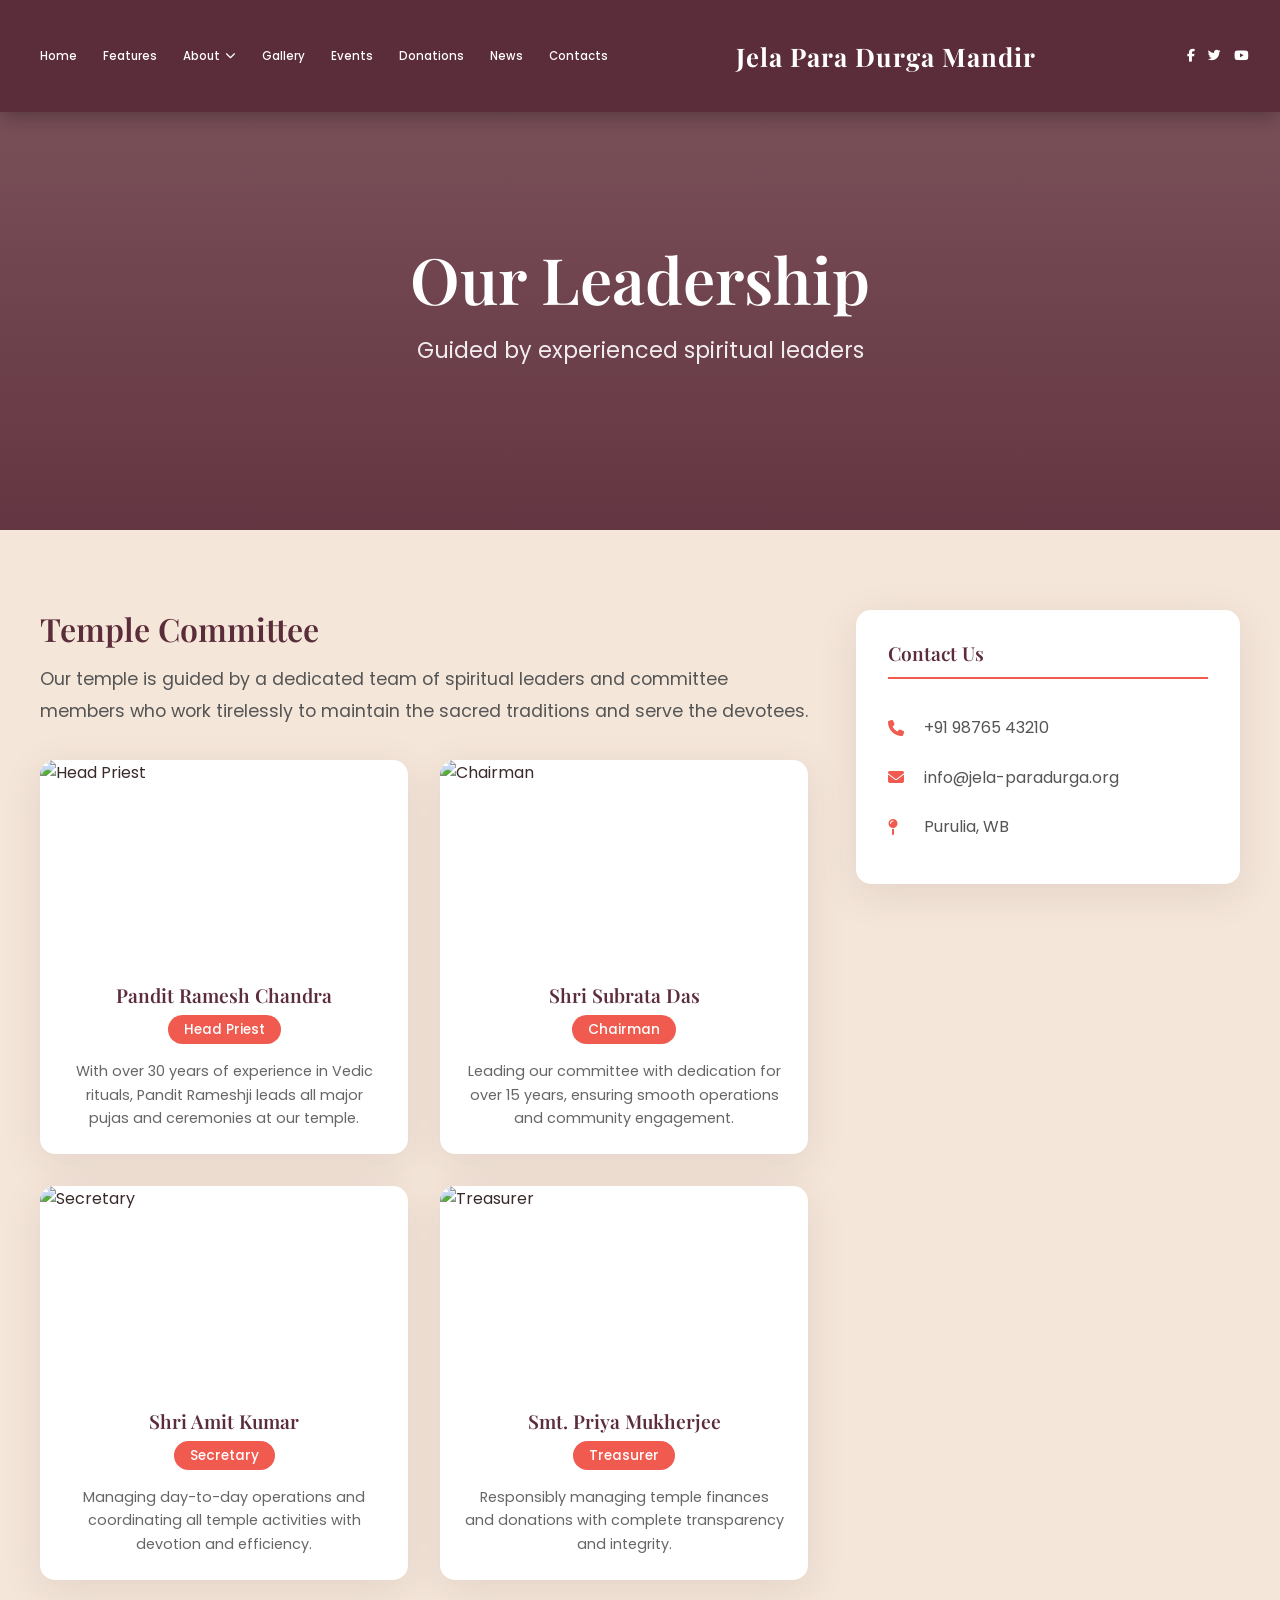
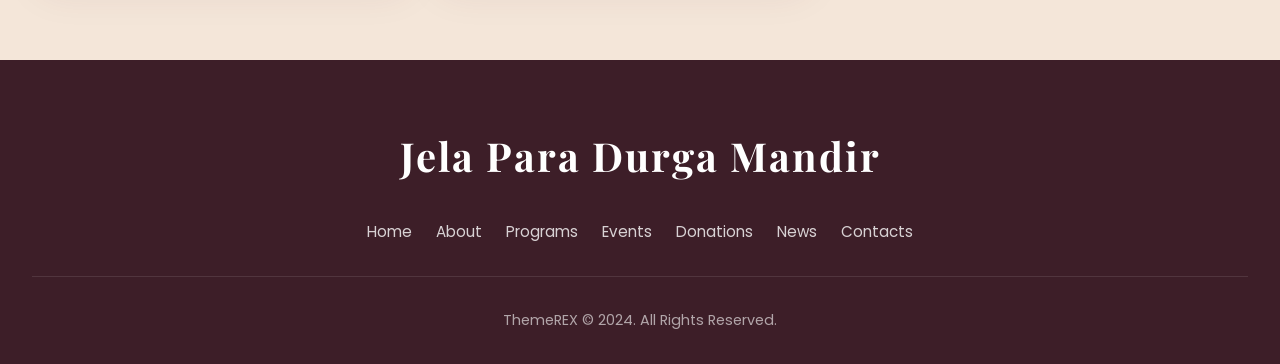
==== leaderships.html @ 0ce078c0 "second commit" ====
<!DOCTYPE html>
<html lang="en">
<head>
    <meta charset="UTF-8">
    <meta name="viewport" content="width=device-width, initial-scale=1.0">
    <title>Leaderships - Jela Para Durga Mandir</title>
    <link rel="preconnect" href="https://fonts.googleapis.com">
    <link rel="preconnect" href="https://fonts.gstatic.com" crossorigin>
    <link href="https://fonts.googleapis.com/css2?family=Playfair+Display:wght@400;500;600;700&family=Poppins:wght@300;400;500;600&display=swap" rel="stylesheet">
    <link rel="stylesheet" href="styles.css">
    <link rel="stylesheet" href="page-styles.css">
    <link rel="stylesheet" href="https://cdnjs.cloudflare.com/ajax/libs/font-awesome/6.4.0/css/all.min.css">
</head>
<body>
    <!-- Navigation -->
    <nav class="navbar" id="navbar">
        <div class="nav-container">
            <ul class="nav-menu">
                <li><a href="index.html#home">Home</a></li>
                <li><a href="index.html#programs">Features</a></li>
                <li class="dropdown">
                    <a href="index.html#experience" class="dropbtn">About <i class="fas fa-chevron-down"></i></a>
                    <div class="dropdown-content">
                        <a href="plan-a-visit.html">Plan a Visit</a>
                        <a href="leaderships.html">Leaderships</a>
                        <a href="who-we-are.html">Who We Are</a>
                        <a href="programme.html">Programme</a>
                    </div>
                </li>
                <li><a href="index.html#gallery">Gallery</a></li>
                <li><a href="index.html#donation">Events</a></li>
                <li><a href="index.html#donation">Donations</a></li>
                <li><a href="index.html#blog">News</a></li>
                <li><a href="index.html#newsletter">Contacts</a></li>
            </ul>
            <div class="nav-logo">Jela Para Durga Mandir</div>
            <div class="nav-social">
                <a href="#"><i class="fab fa-facebook-f"></i></a>
                <a href="#"><i class="fab fa-twitter"></i></a>
                <a href="#"><i class="fab fa-youtube"></i></a>
            </div>
            <div class="hamburger" id="hamburger">
                <span></span>
                <span></span>
                <span></span>
            </div>
        </div>
    </nav>

    <!-- Page Header -->
    <section class="page-header">
        <div class="page-header-overlay"></div>
        <div class="page-header-content">
            <h1>Our Leadership</h1>
            <p>Guided by experienced spiritual leaders</p>
        </div>
    </section>

    <!-- Main Content -->
    <section class="page-content">
        <div class="container">
            <div class="content-grid">
                <div class="content-main">
                    <h2>Temple Committee</h2>
                    <p>Our temple is guided by a dedicated team of spiritual leaders and committee members who work tirelessly to maintain the sacred traditions and serve the devotees.</p>
                    
                    <div class="team-grid">
                        <div class="team-card">
                            <div class="team-image">
                                <img src="https://images.unsplash.com/photo-1507003211169-0a1dd7228f2d?w=300&h=300&fit=crop" alt="Head Priest">
                            </div>
                            <div class="team-info">
                                <h3>Pandit Ramesh Chandra</h3>
                                <span class="team-role">Head Priest</span>
                                <p>With over 30 years of experience in Vedic rituals, Pandit Rameshji leads all major pujas and ceremonies at our temple.</p>
                            </div>
                        </div>

                        <div class="team-card">
                            <div class="team-image">
                                <img src="https://images.unsplash.com/photo-1472099645785-5658abf4ff4e?w=300&h=300&fit=crop" alt="Chairman">
                            </div>
                            <div class="team-info">
                                <h3>Shri Subrata Das</h3>
                                <span class="team-role">Chairman</span>
                                <p>Leading our committee with dedication for over 15 years, ensuring smooth operations and community engagement.</p>
                            </div>
                        </div>

                        <div class="team-card">
                            <div class="team-image">
                                <img src="https://images.unsplash.com/photo-1500648767791-00dcc994a43e?w=300&h=300&fit=crop" alt="Secretary">
                            </div>
                            <div class="team-info">
                                <h3>Shri Amit Kumar</h3>
                                <span class="team-role">Secretary</span>
                                <p>Managing day-to-day operations and coordinating all temple activities with devotion and efficiency.</p>
                            </div>
                        </div>

                        <div class="team-card">
                            <div class="team-image">
                                <img src="https://images.unsplash.com/photo-1438761681033-6461ffad8d80?w=300&h=300&fit=crop" alt="Treasurer">
                            </div>
                            <div class="team-info">
                                <h3>Smt. Priya Mukherjee</h3>
                                <span class="team-role">Treasurer</span>
                                <p>Responsibly managing temple finances and donations with complete transparency and integrity.</p>
                            </div>
                        </div>
                    </div>
                </div>

                <div class="content-sidebar">
                    <div class="sidebar-widget">
                        <h3>Contact Us</h3>
                        <ul class="contact-list">
                            <li><i class="fas fa-phone"></i> +91 98765 43210</li>
                            <li><i class="fas fa-envelope"></i> info@jela-paradurga.org</li>
                            <li><i class="fas fa-map-pin"></i> Purulia, WB</li>
                        </ul>
                    </div>
                </div>
            </div>
        </div>
    </section>

    <!-- Footer -->
    <footer class="footer">
        <div class="footer-logo">Jela Para Durga Mandir</div>
        <nav class="footer-nav">
            <a href="index.html#home">Home</a>
            <a href="index.html#experience">About</a>
            <a href="index.html#programs">Programs</a>
            <a href="index.html#donation">Events</a>
            <a href="index.html#donation">Donations</a>
            <a href="index.html#blog">News</a>
            <a href="index.html#newsletter">Contacts</a>
        </nav>
        <div class="footer-copyright">
            ThemeREX © 2024. All Rights Reserved.
        </div>
    </footer>

    <script src="script.js"></script>
</body>
</html>
---- styles.css ----
/* CSS Variables */
:root {
    --bg-beige: #F4E6D9;
    --deep-purple: #5B2C3A;
    --soft-purple: #7a3f50;
    --accent-orange: #F05A4F;
    --text-dark: #3A2A2A;
    --text-light: #ffffff;
    --gradient-overlay: linear-gradient(180deg, rgba(92,44,58,0.7), rgba(92,44,58,0.95));
    --shadow-soft: 0 10px 40px rgba(91, 44, 58, 0.1);
    --shadow-hover: 0 20px 60px rgba(91, 44, 58, 0.2);
    --transition: all 0.3s ease;
    --font-heading: 'Playfair Display', Georgia, serif;
    --font-body: 'Poppins', sans-serif;
}

/* Reset & Base */
*, *::before, *::after {
    margin: 0;
    padding: 0;
    box-sizing: border-box;
}

html {
    scroll-behavior: smooth;
}

body {
    font-family: var(--font-body);
    color: var(--text-dark);
    background-color: var(--bg-beige);
    line-height: 1.6;
    overflow-x: hidden;
}

a {
    text-decoration: none;
    color: inherit;
}

ul {
    list-style: none;
}

img {
    max-width: 100%;
    height: auto;
    display: block;
}

/* Typography */
h1, h2, h3 {
    font-family: var(--font-heading);
    font-weight: 600;
    line-height: 1.2;
}

.section-label {
    font-family: var(--font-body);
    font-size: 0.85rem;
    font-weight: 600;
    letter-spacing: 3px;
    text-transform: uppercase;
    color: var(--accent-orange);
    display: block;
    margin-bottom: 1rem;
}

.section-title {
    font-size: clamp(1.8rem, 4vw, 3rem);
    color: var(--deep-purple);
    margin-bottom: 3rem;
}

.section-header {
    text-align: center;
    margin-bottom: 4rem;
}

/* Buttons */
.btn {
    display: inline-block;
    padding: 1rem 2.5rem;
    font-family: var(--font-body);
    font-size: 0.95rem;
    font-weight: 500;
    border-radius: 50px;
    cursor: pointer;
    transition: var(--transition);
    border: 2px solid transparent;
}

.btn-primary {
    background: var(--accent-orange);
    color: var(--text-light);
    border-color: var(--accent-orange);
}

.btn-primary:hover {
    background: transparent;
    color: var(--accent-orange);
    transform: translateY(-3px);
}

.btn-outline {
    display: inline-block;
    background: transparent;
    color: var(--deep-purple);
    border: 2px solid var(--deep-purple);
    padding: 0.75rem 1.5rem;
    font-family: var(--font-body);
    font-size: 0.9rem;
    font-weight: 500;
    border-radius: 50px;
    cursor: pointer;
    transition: var(--transition);
    text-align: center;
}

.btn-outline:hover {
    background: var(--deep-purple);
    color: var(--text-light);
    transform: translateY(-3px);
}

.btn-outline-light {
    background: transparent;
    color: var(--text-light);
    border-color: var(--text-light);
    padding: 0.75rem 1.5rem;
    font-size: 0.85rem;
}

.btn-outline-light:hover {
    background: var(--text-light);
    color: var(--deep-purple);
}

.btn-donate {
    background: var(--accent-orange);
    color: var(--text-light);
    border: none;
    width: 100%;
    padding: 1.25rem;
    font-size: 1.1rem;
    font-weight: 600;
    margin-top: 1rem;
}

.btn-donate:hover {
    background: #d94a3f;
    transform: translateY(-3px);
}

/* Navbar */
.navbar {
    position: fixed;
    top: 0;
    left: 0;
    width: 100%;
    z-index: 1000;
    padding: 1.5rem 0;
    transition: all 0.3s ease;
    background: transparent;
}

.navbar.scrolled {
    background: var(--deep-purple);
    padding: 1rem 0;
    box-shadow: 0 4px 20px rgba(0, 0, 0, 0.3);
}

/* Inner pages always have scrolled navbar */
body:not(.home-page) .navbar {
    background: var(--deep-purple);
    padding: 1rem 0;
    box-shadow: 0 4px 20px rgba(0, 0, 0, 0.3);
}

.nav-container {
    max-width: 1400px;
    margin: 0 auto;
    padding: 0 2rem;
    display: flex;
    align-items: center;
    justify-content: space-between;
    position: relative;
    height: 80px;
}

.nav-logo {
    font-family: var(--font-heading);
    font-size: clamp(1rem, 2vw, 1.6rem);
    font-weight: 700;
    color: var(--text-light);
    letter-spacing: 1px;
    flex-shrink: 0;
    z-index: 10;
    padding-right: 1rem;
}

.nav-menu {
    display: flex;
    align-items: center;
    gap: clamp(0.3rem, 0.8vw, 1rem);
    position: relative;
}

.nav-menu > li {
    position: relative;
}

.nav-menu a {
    color: var(--text-light);
    font-size: clamp(0.65rem, 0.9vw, 0.85rem);
    font-weight: 500;
    position: relative;
    transition: var(--transition);
    white-space: nowrap;
    padding: 0.5rem;
    display: block;
}

.nav-menu a::after {
    content: '';
    position: absolute;
    bottom: 0;
    left: 0;
    width: 0;
    height: 2px;
    background: var(--accent-orange);
    transition: var(--transition);
}

.nav-menu a:hover::after {
    width: 100%;
}

.nav-social {
    display: flex;
    align-items: center;
    gap: clamp(0.3rem, 0.6vw, 0.8rem);
    flex-shrink: 0;
    z-index: 10;
    padding-left: 1rem;
}

.nav-social a {
    color: var(--text-light);
    font-size: clamp(0.8rem, 1vw, 0.95rem);
    transition: var(--transition);
}

.nav-social a:hover {
    color: var(--accent-orange);
}

/* Dropdown Menu */
.dropdown {
    position: static;
}

.dropdown > a {
    display: flex !important;
    align-items: center;
    gap: 0.3rem;
}

.dropdown > a i {
    font-size: 0.65rem;
    transition: transform 0.3s ease;
}

.dropdown:hover > a i {
    transform: rotate(180deg);
}

.dropdown-content {
    display: none;
    position: absolute;
    top: 100%;
    left: 50%;
    transform: translateX(-50%);
    background: var(--deep-purple);
    min-width: 180px;
    box-shadow: 0 8px 20px rgba(0, 0, 0, 0.3);
    border-radius: 10px;
    overflow: hidden;
    z-index: 1000;
    padding: 0.5rem 0;
    opacity: 0;
    visibility: hidden;
    transition: all 0.3s ease;
}

.dropdown:hover .dropdown-content {
    display: block;
    opacity: 1;
    visibility: visible;
    margin-top: 20px;
}

.dropdown-content a {
    display: block;
    padding: 0.75rem 1.25rem;
    color: var(--text-light);
    font-size: 0.9rem;
    transition: all 0.2s ease;
    text-align: left;
    border-bottom: 1px solid rgba(255, 255, 255, 0.1);
}

.dropdown-content a:last-child {
    border-bottom: none;
}

.dropdown-content a:hover {
    background: var(--accent-orange);
    padding-left: 1.5rem;
}

.dropdown:hover .dropbtn {
    color: var(--accent-orange);
}

.nav-social {
    display: flex;
    gap: clamp(0.5rem, 1vw, 1rem);
    flex-shrink: 0;
    z-index: 10;
}

.nav-social a {
    color: var(--text-light);
    font-size: clamp(0.8rem, 1vw, 1rem);
    transition: var(--transition);
}

.nav-social a:hover {
    color: var(--accent-orange);
    transform: translateY(-2px);
}

.hamburger {
    display: none;
    flex-direction: column;
    gap: 5px;
    cursor: pointer;
}

.hamburger span {
    width: 25px;
    height: 2px;
    background: var(--text-light);
    transition: var(--transition);
}

/* Hero Section */
.hero {
    position: relative;
    height: 100vh;
    min-height: 700px;
    overflow: hidden;
}

.hero-slider {
    position: absolute;
    top: 0;
    left: 0;
    width: 100%;
    height: 100%;
}

.hero-slide {
    position: absolute;
    top: 0;
    left: 0;
    width: 100%;
    height: 100%;
    background-size: cover;
    background-position: center;
    opacity: 0;
    transition: opacity 1s ease;
}

.hero-slide.active {
    opacity: 1;
}

.hero-overlay {
    position: absolute;
    top: 0;
    left: 0;
    width: 100%;
    height: 100%;
    background: var(--gradient-overlay);
}

.hero-content {
    position: absolute;
    top: 50%;
    left: 50%;
    transform: translate(-50%, -50%);
    text-align: center;
    color: var(--text-light);
    z-index: 10;
    padding: 0 2rem;
}

.hero-content h1 {
    font-size: clamp(2.5rem, 6vw, 4.5rem);
    margin-bottom: 1.5rem;
    opacity: 0;
    transform: translateY(30px);
    animation: fadeInUp 1s ease forwards;
    animation-delay: 0.3s;
}

.hero-content p {
    font-size: clamp(1rem, 2vw, 1.4rem);
    font-weight: 300;
    opacity: 0;
    transform: translateY(30px);
    animation: fadeInUp 1s ease forwards;
    animation-delay: 0.6s;
}

@keyframes fadeInUp {
    to {
        opacity: 1;
        transform: translateY(0);
    }
}

.hero-arrow {
    position: absolute;
    top: 50%;
    transform: translateY(-50%);
    background: rgba(255, 255, 255, 0.15);
    border: none;
    color: var(--text-light);
    width: 60px;
    height: 60px;
    border-radius: 50%;
    cursor: pointer;
    font-size: 1.2rem;
    transition: var(--transition);
    z-index: 20;
    backdrop-filter: blur(5px);
}

.hero-arrow:hover {
    background: var(--accent-orange);
    transform: translateY(-50%) scale(1.1);
}

.hero-prev {
    left: 2rem;
}

.hero-next {
    right: 2rem;
}

/* Programs Section */
.programs {
    padding: 6rem 2rem;
    background: var(--bg-beige);
}

.programs-grid {
    display: grid;
    grid-template-columns: repeat(auto-fit, minmax(320px, 1fr));
    gap: 2.5rem;
    max-width: 1200px;
    margin: 0 auto;
}

.program-card {
    background: var(--text-light);
    border-radius: 20px;
    overflow: hidden;
    box-shadow: var(--shadow-soft);
    transition: var(--transition);
}

.program-card:hover {
    transform: translateY(-10px);
    box-shadow: var(--shadow-hover);
}

.program-image {
    height: 250px;
    overflow: hidden;
}

.program-image img {
    width: 100%;
    height: 100%;
    object-fit: cover;
    transition: var(--transition);
}

.program-card:hover .program-image img {
    transform: scale(1.1);
}

.program-content {
    padding: 2rem;
    text-align: center;
}

.program-content h3 {
    font-size: 1.4rem;
    color: var(--deep-purple);
    margin-bottom: 1rem;
}

.program-content p {
    font-size: 0.95rem;
    color: #666;
    margin-bottom: 1.5rem;
    line-height: 1.7;
}

/* Experience Section */
.experience {
    background: linear-gradient(135deg, var(--deep-purple) 0%, var(--soft-purple) 100%);
    padding: 6rem 2rem;
}

.experience-container {
    max-width: 1200px;
    margin: 0 auto;
    display: grid;
    grid-template-columns: 1fr 1.2fr;
    gap: 4rem;
    align-items: center;
}

.experience-image {
    position: relative;
    display: flex;
    justify-content: center;
    align-items: center;
}

.experience-image::before {
    content: '';
    position: absolute;
    top: -20px;
    left: 50%;
    transform: translateX(-50%);
    width: 400px;
    height: 400px;
    border: 3px solid var(--accent-orange);
    border-radius: 50%;
}

.experience-image img {
    width: 380px;
    height: 380px;
    object-fit: cover;
    border-radius: 50%;
    position: relative;
    z-index: 1;
}

.experience-content {
    color: var(--text-light);
}

.experience-content h2 {
    font-size: clamp(1.8rem, 3vw, 2.5rem);
    margin-bottom: 1.5rem;
    line-height: 1.3;
}

.experience-content p {
    font-size: 1rem;
    line-height: 1.8;
    margin-bottom: 2rem;
    opacity: 0.9;
}

.experience-content .btn-primary {
    background: var(--accent-orange);
    border-color: var(--accent-orange);
    color: var(--text-light);
}

.experience-content .btn-primary:hover {
    background: transparent;
    color: var(--text-light);
}

/* Gallery Section */
.gallery {
    padding: 6rem 2rem;
    background: var(--bg-beige);
}

.gallery-grid {
    display: grid;
    grid-template-columns: repeat(4, 1fr);
    grid-template-rows: repeat(2, 250px);
    gap: 1rem;
    max-width: 1200px;
    margin: 0 auto;
}

.gallery-item {
    position: relative;
    overflow: hidden;
    border-radius: 10px;
    cursor: pointer;
}

.gallery-large {
    grid-column: span 2;
    grid-row: span 2;
}

.gallery-item img {
    width: 100%;
    height: 100%;
    object-fit: cover;
    transition: var(--transition);
}

.gallery-overlay {
    position: absolute;
    top: 0;
    left: 0;
    width: 100%;
    height: 100%;
    background: var(--gradient-overlay);
    display: flex;
    align-items: center;
    justify-content: center;
    opacity: 0;
    transition: var(--transition);
}

.gallery-overlay i {
    color: var(--text-light);
    font-size: 2rem;
}

.gallery-item:hover .gallery-overlay {
    opacity: 1;
}

.gallery-item:hover img {
    transform: scale(1.15);
}

/* Donation Section */
.donation {
    padding: 6rem 2rem;
    background: var(--text-light);
}

.donation-container {
    max-width: 1100px;
    margin: 0 auto;
    display: grid;
    grid-template-columns: 1fr 1fr;
    gap: 4rem;
    align-items: start;
}

.donation-content h2 {
    font-size: clamp(1.8rem, 3vw, 2.3rem);
    color: var(--deep-purple);
    margin-bottom: 1.5rem;
}

.donation-content p {
    font-size: 1rem;
    line-height: 1.8;
    color: #555;
}

.donation-widget {
    background: var(--bg-beige);
    padding: 2.5rem;
    border-radius: 20px;
    box-shadow: var(--shadow-soft);
}

.donation-progress {
    margin-bottom: 2rem;
}

.progress-bar {
    height: 12px;
    background: #ddd;
    border-radius: 10px;
    overflow: hidden;
    margin-bottom: 0.75rem;
}

.progress-fill {
    height: 100%;
    background: linear-gradient(90deg, var(--accent-orange), #ff7b6b);
    border-radius: 10px;
    transition: width 1s ease;
}

.progress-text {
    font-size: 0.9rem;
    color: #666;
    font-weight: 500;
}

.donation-amounts {
    display: grid;
    grid-template-columns: repeat(4, 1fr);
    gap: 0.75rem;
    margin-bottom: 1.5rem;
}

.amount-btn {
    padding: 0.75rem;
    background: transparent;
    border: 2px solid var(--deep-purple);
    color: var(--deep-purple);
    font-family: var(--font-body);
    font-weight: 600;
    border-radius: 8px;
    cursor: pointer;
    transition: var(--transition);
}

.amount-btn:hover,
.amount-btn.active {
    background: var(--deep-purple);
    color: var(--text-light);
}

.donation-form input {
    width: 100%;
    padding: 1rem;
    margin-bottom: 1rem;
    border: 2px solid #ddd;
    border-radius: 10px;
    font-family: var(--font-body);
    font-size: 0.95rem;
    transition: var(--transition);
    background: var(--text-light);
}

.donation-form input:focus {
    outline: none;
    border-color: var(--deep-purple);
}

.donation-form .form-row {
    display: grid;
    grid-template-columns: 1fr 1fr;
    gap: 1rem;
}

/* Multi-step Donation Form */
.donation-steps {
    position: relative;
}

.donation-step {
    display: none;
    animation: fadeIn 0.4s ease;
}

.donation-step.active {
    display: block;
}

@keyframes fadeIn {
    from {
        opacity: 0;
        transform: translateX(20px);
    }
    to {
        opacity: 1;
        transform: translateX(0);
    }
}

.donation-step h3 {
    font-family: var(--font-heading);
    font-size: 1.4rem;
    color: var(--deep-purple);
    margin-bottom: 1.5rem;
    text-align: center;
}

.donation-amounts {
    display: grid;
    grid-template-columns: repeat(3, 1fr);
    gap: 0.75rem;
    margin-bottom: 1.5rem;
}

.amount-btn {
    padding: 1rem 0.5rem;
    background: transparent;
    border: 2px solid var(--deep-purple);
    color: var(--deep-purple);
    font-family: var(--font-body);
    font-weight: 600;
    font-size: 1rem;
    border-radius: 10px;
    cursor: pointer;
    transition: var(--transition);
}

.amount-btn:hover,
.amount-btn.active {
    background: var(--deep-purple);
    color: var(--text-light);
    transform: translateY(-2px);
}

.custom-amount-input {
    margin-bottom: 1.5rem;
}

.custom-amount-input input {
    width: 100%;
    padding: 1rem;
    border: 2px solid var(--deep-purple);
    border-radius: 10px;
    font-family: var(--font-body);
    font-size: 1rem;
    background: var(--text-light);
}

.custom-amount-input input:focus {
    outline: none;
    border-color: var(--accent-orange);
}

.btn-group {
    display: flex;
    gap: 1rem;
    margin-top: 1rem;
}

.btn-back {
    flex: 1;
    padding: 1rem;
    background: transparent;
    border: 2px solid var(--deep-purple);
    color: var(--deep-purple);
    border-radius: 10px;
    font-family: var(--font-body);
    font-weight: 600;
    cursor: pointer;
    transition: var(--transition);
}

.btn-back:hover {
    background: var(--deep-purple);
    color: var(--text-light);
}

.donation-form textarea {
    width: 100%;
    padding: 1rem;
    margin-bottom: 1rem;
    border: 2px solid #ddd;
    border-radius: 10px;
    font-family: var(--font-body);
    font-size: 0.95rem;
    transition: var(--transition);
    background: var(--text-light);
    resize: none;
}

.donation-form textarea:focus {
    outline: none;
    border-color: var(--deep-purple);
}

/* QR Code Step */
.qr-code {
    display: flex;
    justify-content: center;
    align-items: center;
    margin: 1.5rem 0;
    padding: 1.5rem;
    background: var(--text-light);
    border-radius: 15px;
    border: 2px dashed var(--deep-purple);
}

.qr-code img {
    max-width: 200px;
    height: auto;
    border-radius: 10px;
}

.donation-summary {
    text-align: center;
    font-size: 1.1rem;
    color: var(--deep-purple);
    font-weight: 600;
    margin-bottom: 1rem;
}

.qr-instruction {
    text-align: center;
    font-size: 0.95rem;
    color: #666;
    margin-bottom: 0.5rem;
}

.qr-note {
    text-align: center;
    font-size: 0.9rem;
    color: #888;
    margin-bottom: 1.5rem;
}

/* Thank You Step */
.thank-you-message {
    text-align: center;
    padding: 2rem 1rem;
}

.thank-you-icon {
    font-size: 4rem;
    margin-bottom: 1rem;
}

.thank-you-message h3 {
    font-family: var(--font-heading);
    font-size: 1.8rem;
    color: var(--deep-purple);
    margin-bottom: 1rem;
}

.thank-you-message p {
    font-size: 1rem;
    color: #666;
    margin-bottom: 0.5rem;
}

.donation-details {
    font-size: 1.2rem !important;
    font-weight: 600;
    color: var(--accent-orange) !important;
    margin: 1rem 0 !important;
}

.donor-name {
    font-size: 1.1rem !important;
    color: var(--deep-purple) !important;
    font-weight: 500;
    margin-bottom: 2rem !important;
}

/* Gita Bani */
.gita-bani {
    background: linear-gradient(135deg, var(--deep-purple) 0%, var(--soft-purple) 100%);
    padding: 1.5rem;
    border-radius: 15px;
    margin-bottom: 2rem;
    text-align: center;
}

.bani-text {
    font-family: var(--font-heading);
    font-size: 1.3rem;
    color: var(--text-light) !important;
    font-style: italic;
    margin-bottom: 0.75rem !important;
}

.bani-meaning {
    font-size: 0.9rem;
    color: rgba(255, 255, 255, 0.8) !important;
    margin-bottom: 0.5rem !important;
}

.bani-benglish {
    font-size: 1rem;
    color: var(--accent-orange) !important;
    font-weight: 600;
    margin-bottom: 0 !important;
}

/* Blog Section */
.blog {
    padding: 6rem 2rem;
    background: var(--bg-beige);
}

.blog-grid {
    display: grid;
    grid-template-columns: repeat(auto-fit, minmax(320px, 1fr));
    gap: 2rem;
    max-width: 1200px;
    margin: 0 auto;
}

.blog-card {
    position: relative;
    border-radius: 20px;
    overflow: hidden;
    height: 400px;
}

.blog-image {
    position: absolute;
    top: 0;
    left: 0;
    width: 100%;
    height: 100%;
}

.blog-image img {
    width: 100%;
    height: 100%;
    object-fit: cover;
    transition: var(--transition);
}

.blog-overlay {
    position: absolute;
    top: 0;
    left: 0;
    width: 100%;
    height: 100%;
    background: var(--gradient-overlay);
}

.blog-card:hover .blog-image img {
    transform: scale(1.1);
}

.blog-content {
    position: absolute;
    bottom: 0;
    left: 0;
    right: 0;
    padding: 2rem;
    color: var(--text-light);
    z-index: 10;
}

.blog-content h3 {
    font-size: 1.3rem;
    margin-bottom: 1rem;
    line-height: 1.4;
}

/* Newsletter Section */
.newsletter {
    padding: 6rem 2rem;
    background: linear-gradient(135deg, var(--deep-purple) 0%, #7a3f50 100%);
}

.newsletter-container {
    max-width: 700px;
    margin: 0 auto;
    text-align: center;
    color: var(--text-light);
}

.newsletter-container h2 {
    font-size: clamp(1.8rem, 4vw, 2.5rem);
    margin-bottom: 1rem;
}

.newsletter-container p {
    font-size: 1rem;
    margin-bottom: 2.5rem;
    opacity: 0.9;
}

.newsletter-form {
    display: flex;
    flex-direction: column;
    gap: 1rem;
}

.newsletter-form input[type="text"],
.newsletter-form input[type="tel"],
.newsletter-form input[type="email"] {
    padding: 1.25rem 1.5rem;
    border: none;
    border-radius: 50px;
    font-family: var(--font-body);
    font-size: 1rem;
    background: rgba(255, 255, 255, 0.15);
    color: var(--text-light);
    transition: var(--transition);
}

.newsletter-form input::placeholder {
    color: rgba(255, 255, 255, 0.7);
}

.newsletter-form input:focus {
    outline: none;
    background: rgba(255, 255, 255, 0.25);
}

.checkbox-wrapper {
    display: flex;
    align-items: center;
    justify-content: center;
    gap: 0.75rem;
    margin: 1rem 0;
}

.checkbox-wrapper input[type="checkbox"] {
    width: 18px;
    height: 18px;
    accent-color: var(--accent-orange);
}

.checkbox-wrapper label {
    font-size: 0.9rem;
    color: rgba(255, 255, 255, 0.8);
}

/* Footer */
.footer {
    background: #3d1e28;
    padding: 4rem 2rem 2rem;
    text-align: center;
}

.footer-logo {
    font-family: var(--font-heading);
    font-size: clamp(1.3rem, 4vw, 2.5rem);
    font-weight: 700;
    color: var(--text-light);
    letter-spacing: 2px;
    margin-bottom: 2rem;
    text-align: center;
}

.footer-nav {
    display: flex;
    flex-wrap: wrap;
    justify-content: center;
    gap: 1.5rem;
    margin-bottom: 2rem;
}

.footer-nav a {
    color: rgba(255, 255, 255, 0.8);
    font-size: 0.95rem;
    transition: var(--transition);
}

.footer-nav a:hover {
    color: var(--accent-orange);
}

.footer-copyright {
    color: rgba(255, 255, 255, 0.6);
    font-size: 0.9rem;
    padding-top: 2rem;
    border-top: 1px solid rgba(255, 255, 255, 0.1);
}

/* Tablet Responsive */
@media (max-width: 1200px) {
    .nav-container {
        padding: 0 1rem;
    }
    
    .nav-menu {
        gap: clamp(0.3rem, 0.8vw, 0.8rem);
        left: 45%;
    }
    
    .nav-menu a {
        font-size: clamp(0.65rem, 0.9vw, 0.8rem);
    }
    
    .nav-social {
        gap: 0.5rem;
    }
}

@media (max-width: 1024px) {
    .nav-container {
        height: 70px;
    }
    
    .nav-logo {
        font-size: clamp(0.9rem, 2vw, 1.2rem);
    }
    
    .nav-menu {
        position: fixed;
        top: 0;
        right: -100%;
        width: 70%;
        max-width: 320px;
        height: 100vh;
        background: var(--deep-purple);
        flex-direction: column;
        justify-content: center;
        align-items: center;
        gap: 1.5rem;
        transition: var(--transition);
        box-shadow: -5px 0 30px rgba(0, 0, 0, 0.3);
        padding-top: 80px;
        left: auto;
        transform: none;
    }

    .nav-menu.active {
        right: 0;
    }

    .nav-menu a {
        font-size: 1.1rem;
    }

    .hamburger {
        display: flex;
        z-index: 1001;
    }

    .hamburger.active span:nth-child(1) {
        transform: rotate(45deg) translate(5px, 5px);
    }

    .hamburger.active span:nth-child(2) {
        opacity: 0;
    }

    .hamburger.active span:nth-child(3) {
        transform: rotate(-45deg) translate(5px, -5px);
    }

    .nav-social {
        display: none;
    }

    /* Mobile Dropdown */
    .dropdown {
        position: static;
        width: 100%;
        text-align: center;
    }

    .dropdown > a {
        display: flex !important;
        justify-content: center;
        align-items: center;
    }

    .dropdown-content {
        position: static;
        transform: none;
        left: 0;
        background: rgba(0, 0, 0, 0.3);
        box-shadow: none;
        max-height: 0;
        overflow: hidden;
        padding: 0;
        opacity: 1;
        visibility: visible;
        display: block;
        width: 100%;
    }

    .dropdown.active .dropdown-content {
        max-height: 300px;
        padding: 0.5rem 0;
        margin-top: 0.5rem;
    }

    .dropdown-content a {
        text-align: center;
    }

    .dropdown-content a:hover {
        padding-left: 1.25rem;
    }

    .experience-container {
        grid-template-columns: 1fr;
        text-align: center;
    }

    .experience-image {
        order: -1;
        margin-bottom: 2rem;
    }

    .experience-image::before {
        display: none;
    }

    .experience-image img {
        width: 300px;
        height: 300px;
    }

    .donation-container {
        grid-template-columns: 1fr;
    }

    .gallery-grid {
        grid-template-columns: repeat(2, 1fr);
        grid-template-rows: auto;
    }

    .gallery-large {
        grid-column: span 2;
        grid-row: span 1;
        height: 300px;
    }

    .gallery-item {
        height: 200px;
    }
}

@media (max-width: 768px) {
    .nav-container {
        flex-wrap: wrap;
        justify-content: space-between;
    }
    
    .nav-logo {
        font-size: 1.1rem;
        flex: 1;
        text-align: center;
        order: 0;
    }
    
    .hamburger {
        order: 1;
    }
    
    .hero-arrow {
        width: 45px;
        height: 45px;
        font-size: 1rem;
    }

    .hero-prev {
        left: 1rem;
    }

    .hero-next {
        right: 1rem;
    }

    .programs-grid {
        grid-template-columns: 1fr;
    }

    .programs,
    .experience,
    .gallery,
    .donation,
    .blog,
    .newsletter {
        padding: 4rem 1.5rem;
    }

    .donation-amounts {
        grid-template-columns: repeat(2, 1fr);
    }

    .btn-group {
        flex-direction: column;
    }

    .btn-back {
        order: 1;
    }

    .qr-code img {
        max-width: 180px;
    }

    .donation-form .form-row {
        grid-template-columns: 1fr;
    }

    .blog-grid {
        grid-template-columns: 1fr;
    }

    .blog-card {
        height: 350px;
    }

    .footer-logo {
        font-size: 1.5rem;
    }
    
    .footer-nav {
        gap: 1rem;
    }

    .footer-nav a {
        font-size: 0.85rem;
    }
}

@media (max-width: 480px) {
    .hero-content h1 {
        font-size: 2rem;
    }

    .section-title {
        font-size: 1.5rem;
    }

    .experience-image img {
        width: 280px;
        height: 280px;
    }

    .gallery-grid {
        grid-template-columns: 1fr;
    }

    .gallery-large {
        grid-column: span 1;
        height: 250px;
    }

    .donation-widget {
        padding: 1.5rem;
    }

    .donation-step h3 {
        font-size: 1.2rem;
    }

    .amount-btn {
        padding: 0.75rem 0.5rem;
        font-size: 0.9rem;
    }

    .thank-you-icon {
        font-size: 3rem;
    }

    .thank-you-message h3 {
        font-size: 1.4rem;
    }
}

/* Animation Utilities */
@keyframes slideIn {
    from {
        opacity: 0;
        transform: translateY(30px);
    }
    to {
        opacity: 1;
        transform: translateY(0);
    }
}

.program-card,
.blog-card,
.gallery-item {
    animation: slideIn 0.6s ease forwards;
}

.program-card:nth-child(2),
.blog-card:nth-child(2) {
    animation-delay: 0.2s;
}

.program-card:nth-child(3),
.blog-card:nth-child(3) {
    animation-delay: 0.4s;
}

/* Modal Styles */
.modal-overlay {
    display: none;
    position: fixed;
    top: 0;
    left: 0;
    width: 100%;
    height: 100%;
    background: rgba(0, 0, 0, 0.85);
    z-index: 20000;
    justify-content: center;
    align-items: center;
    padding: 2rem;
    opacity: 0;
    visibility: hidden;
    transition: all 0.3s ease;
}

.modal-overlay.active {
    display: flex;
    opacity: 1;
    visibility: visible;
}

.modal-container {
    background: var(--bg-beige);
    border-radius: 20px;
    max-width: 900px;
    width: 100%;
    max-height: 90vh;
    overflow-y: auto;
    position: relative;
    transform: scale(0.9);
    transition: transform 0.3s ease;
}

.modal-overlay.active .modal-container {
    transform: scale(1);
}

.modal-close {
    position: absolute;
    top: 1rem;
    right: 1rem;
    width: 40px;
    height: 40px;
    background: var(--deep-purple);
    color: var(--text-light);
    border: none;
    border-radius: 50%;
    font-size: 1.5rem;
    cursor: pointer;
    z-index: 10;
    transition: var(--transition);
    display: flex;
    align-items: center;
    justify-content: center;
}

.modal-close:hover {
    background: var(--accent-orange);
    transform: rotate(90deg);
}

.modal-content {
    display: grid;
    grid-template-columns: 1fr 1fr;
    gap: 2rem;
    padding: 2rem;
}

.modal-gallery {
    display: flex;
    flex-direction: column;
    gap: 1rem;
}

.modal-main-image {
    width: 100%;
    height: 300px;
    border-radius: 15px;
    overflow: hidden;
}

.modal-main-image img {
    width: 100%;
    height: 100%;
    object-fit: cover;
}

.modal-thumbnails {
    display: flex;
    gap: 0.75rem;
    flex-wrap: wrap;
}

.modal-thumbnails img {
    width: 70px;
    height: 70px;
    object-fit: cover;
    border-radius: 10px;
    cursor: pointer;
    opacity: 0.6;
    transition: var(--transition);
    border: 2px solid transparent;
}

.modal-thumbnails img:hover,
.modal-thumbnails img.active {
    opacity: 1;
    border-color: var(--accent-orange);
}

.modal-details {
    padding: 1rem 0;
}

.modal-details h2 {
    font-family: var(--font-heading);
    font-size: 1.8rem;
    color: var(--deep-purple);
    margin-bottom: 1rem;
}

.modal-details > p {
    color: #555;
    line-height: 1.7;
    margin-bottom: 1.5rem;
}

.modal-features {
    margin-bottom: 1.5rem;
}

.modal-features h4 {
    font-size: 1rem;
    color: var(--deep-purple);
    margin-bottom: 0.75rem;
}

.modal-features ul {
    list-style: none;
}

.modal-features ul li {
    padding: 0.4rem 0;
    color: #555;
    display: flex;
    align-items: center;
    gap: 0.5rem;
}

.modal-features ul li::before {
    content: '\f058';
    font-family: 'Font Awesome 6 Free';
    font-weight: 900;
    color: var(--accent-orange);
    font-size: 0.9rem;
}

.modal-timings {
    background: var(--deep-purple);
    color: var(--text-light);
    padding: 1rem;
    border-radius: 10px;
}

.modal-timings h4 {
    font-size: 1rem;
    margin-bottom: 0.5rem;
}

.modal-timings p {
    font-size: 0.9rem;
    opacity: 0.9;
}

/* Responsive Modal */
@media (max-width: 768px) {
    .modal-content {
        grid-template-columns: 1fr;
        padding: 1.5rem;
    }

    .modal-main-image {
        height: 200px;
    }

    .modal-details h2 {
        font-size: 1.5rem;
    }

    .modal-thumbnails img {
        width: 60px;
        height: 60px;
    }
}

@media (max-width: 480px) {
    .modal-overlay {
        padding: 1rem;
    }

    .modal-container {
        max-height: 95vh;
    }

    .modal-close {
        top: 0.5rem;
        right: 0.5rem;
        width: 35px;
        height: 35px;
    }
}
---- page-styles.css ----
/* Page Header */
.page-header {
    position: relative;
    height: 50vh;
    min-height: 400px;
    background-image: url('https://content3.jdmagicbox.com/comp/purulia/u9/9999p3252.3252.181127232641.d5u9/catalogue/jelia-para-durga-mandir-purulia-03beq4maa9.jpg');
    background-size: cover;
    background-position: center;
    display: flex;
    align-items: center;
    justify-content: center;
    margin-top: 80px;
}

.page-header-overlay {
    position: absolute;
    top: 0;
    left: 0;
    width: 100%;
    height: 100%;
    background: linear-gradient(180deg, rgba(92,44,58,0.8), rgba(92,44,58,0.95));
}

.page-header-content {
    position: relative;
    z-index: 10;
    text-align: center;
    color: var(--text-light);
    padding: 0 2rem;
}

.page-header-content h1 {
    font-size: clamp(2.5rem, 5vw, 4rem);
    margin-bottom: 1rem;
    font-family: var(--font-heading);
}

.page-header-content p {
    font-size: clamp(1rem, 2vw, 1.4rem);
    opacity: 0.9;
}

/* Page Content */
.page-content {
    padding: 5rem 2rem;
    background: var(--bg-beige);
    min-height: 60vh;
}

.container {
    max-width: 1200px;
    margin: 0 auto;
}

.content-grid {
    display: grid;
    grid-template-columns: 2fr 1fr;
    gap: 3rem;
}

.content-main h2 {
    font-size: 2rem;
    color: var(--deep-purple);
    margin-bottom: 1rem;
}

.content-main > p {
    font-size: 1.1rem;
    line-height: 1.8;
    color: #555;
    margin-bottom: 2rem;
}

.info-card {
    background: var(--text-light);
    padding: 2rem;
    border-radius: 15px;
    margin-bottom: 2rem;
    box-shadow: var(--shadow-soft);
}

.info-card h3 {
    font-size: 1.3rem;
    color: var(--deep-purple);
    margin-bottom: 1rem;
    display: flex;
    align-items: center;
    gap: 0.75rem;
}

.info-card h3 i {
    color: var(--accent-orange);
}

.info-card ul {
    list-style: none;
}

.info-card ul li {
    padding: 0.5rem 0;
    border-bottom: 1px solid #eee;
    color: #555;
}

.info-card ul li:last-child {
    border-bottom: none;
}

.info-card ul li strong {
    color: var(--deep-purple);
}

/* Sidebar */
.content-sidebar {
    position: sticky;
    top: 100px;
    height: fit-content;
}

.sidebar-widget {
    background: var(--text-light);
    padding: 2rem;
    border-radius: 15px;
    margin-bottom: 2rem;
    box-shadow: var(--shadow-soft);
}

.sidebar-widget h3 {
    font-size: 1.2rem;
    color: var(--deep-purple);
    margin-bottom: 1.5rem;
    padding-bottom: 0.75rem;
    border-bottom: 2px solid var(--accent-orange);
}

.contact-list {
    list-style: none;
}

.contact-list li {
    padding: 0.75rem 0;
    display: flex;
    align-items: center;
    gap: 1rem;
    color: #555;
}

.contact-list li i {
    color: var(--accent-orange);
    width: 20px;
}

.events-list {
    list-style: none;
}

.events-list li {
    padding: 1rem 0;
    border-bottom: 1px solid #eee;
    display: flex;
    align-items: center;
    gap: 1rem;
}

.events-list li:last-child {
    border-bottom: none;
}

.event-date {
    background: var(--deep-purple);
    color: var(--text-light);
    padding: 0.5rem 0.75rem;
    border-radius: 8px;
    font-size: 0.85rem;
    font-weight: 600;
    min-width: 50px;
    text-align: center;
}

.event-name {
    color: #555;
    font-weight: 500;
}

/* Responsive */
@media (max-width: 1024px) {
    .content-grid {
        grid-template-columns: 1fr;
    }

    .content-sidebar {
        position: static;
    }
}

@media (max-width: 768px) {
    .page-header {
        height: 40vh;
        min-height: 300px;
    }

    .page-content {
        padding: 3rem 1.5rem;
    }

    .info-card {
        padding: 1.5rem;
    }
}

/* Team Grid */
.team-grid {
    display: grid;
    grid-template-columns: repeat(2, 1fr);
    gap: 2rem;
    margin-top: 2rem;
}

.team-card {
    background: var(--text-light);
    border-radius: 15px;
    overflow: hidden;
    box-shadow: var(--shadow-soft);
    transition: var(--transition);
}

.team-card:hover {
    transform: translateY(-5px);
    box-shadow: var(--shadow-hover);
}

.team-image {
    height: 200px;
    overflow: hidden;
}

.team-image img {
    width: 100%;
    height: 100%;
    object-fit: cover;
    transition: var(--transition);
}

.team-card:hover .team-image img {
    transform: scale(1.1);
}

.team-info {
    padding: 1.5rem;
    text-align: center;
}

.team-info h3 {
    font-size: 1.2rem;
    color: var(--deep-purple);
    margin-bottom: 0.5rem;
}

.team-role {
    display: inline-block;
    background: var(--accent-orange);
    color: var(--text-light);
    padding: 0.25rem 1rem;
    border-radius: 20px;
    font-size: 0.85rem;
    font-weight: 500;
    margin-bottom: 1rem;
}

.team-info p {
    font-size: 0.9rem;
    color: #666;
    line-height: 1.6;
}

@media (max-width: 768px) {
    .team-grid {
        grid-template-columns: 1fr;
    }
}

/* Programme List */
.program-list {
    margin-top: 2rem;
}

.program-item {
    display: flex;
    gap: 1.5rem;
    background: var(--text-light);
    padding: 1.5rem;
    border-radius: 15px;
    margin-bottom: 1.5rem;
    box-shadow: var(--shadow-soft);
    transition: var(--transition);
}

.program-item:hover {
    transform: translateX(5px);
    box-shadow: var(--shadow-hover);
}

.program-item.featured {
    border-left: 4px solid var(--accent-orange);
}

.program-time {
    min-width: 120px;
    text-align: center;
    padding: 1rem;
    background: var(--deep-purple);
    border-radius: 10px;
    color: var(--text-light);
    display: flex;
    flex-direction: column;
    justify-content: center;
}

.time-label {
    font-weight: 600;
    font-size: 1rem;
    display: block;
}

.time-detail {
    font-size: 0.85rem;
    opacity: 0.8;
    margin-top: 0.25rem;
}

.program-details h3 {
    font-size: 1.2rem;
    color: var(--deep-purple);
    margin-bottom: 0.75rem;
}

.program-details p {
    font-size: 0.95rem;
    color: #666;
    line-height: 1.6;
}

@media (max-width: 768px) {
    .program-item {
        flex-direction: column;
    }
    
    .program-time {
        width: 100%;
        flex-direction: row;
        justify-content: space-between;
        align-items: center;
    }
}
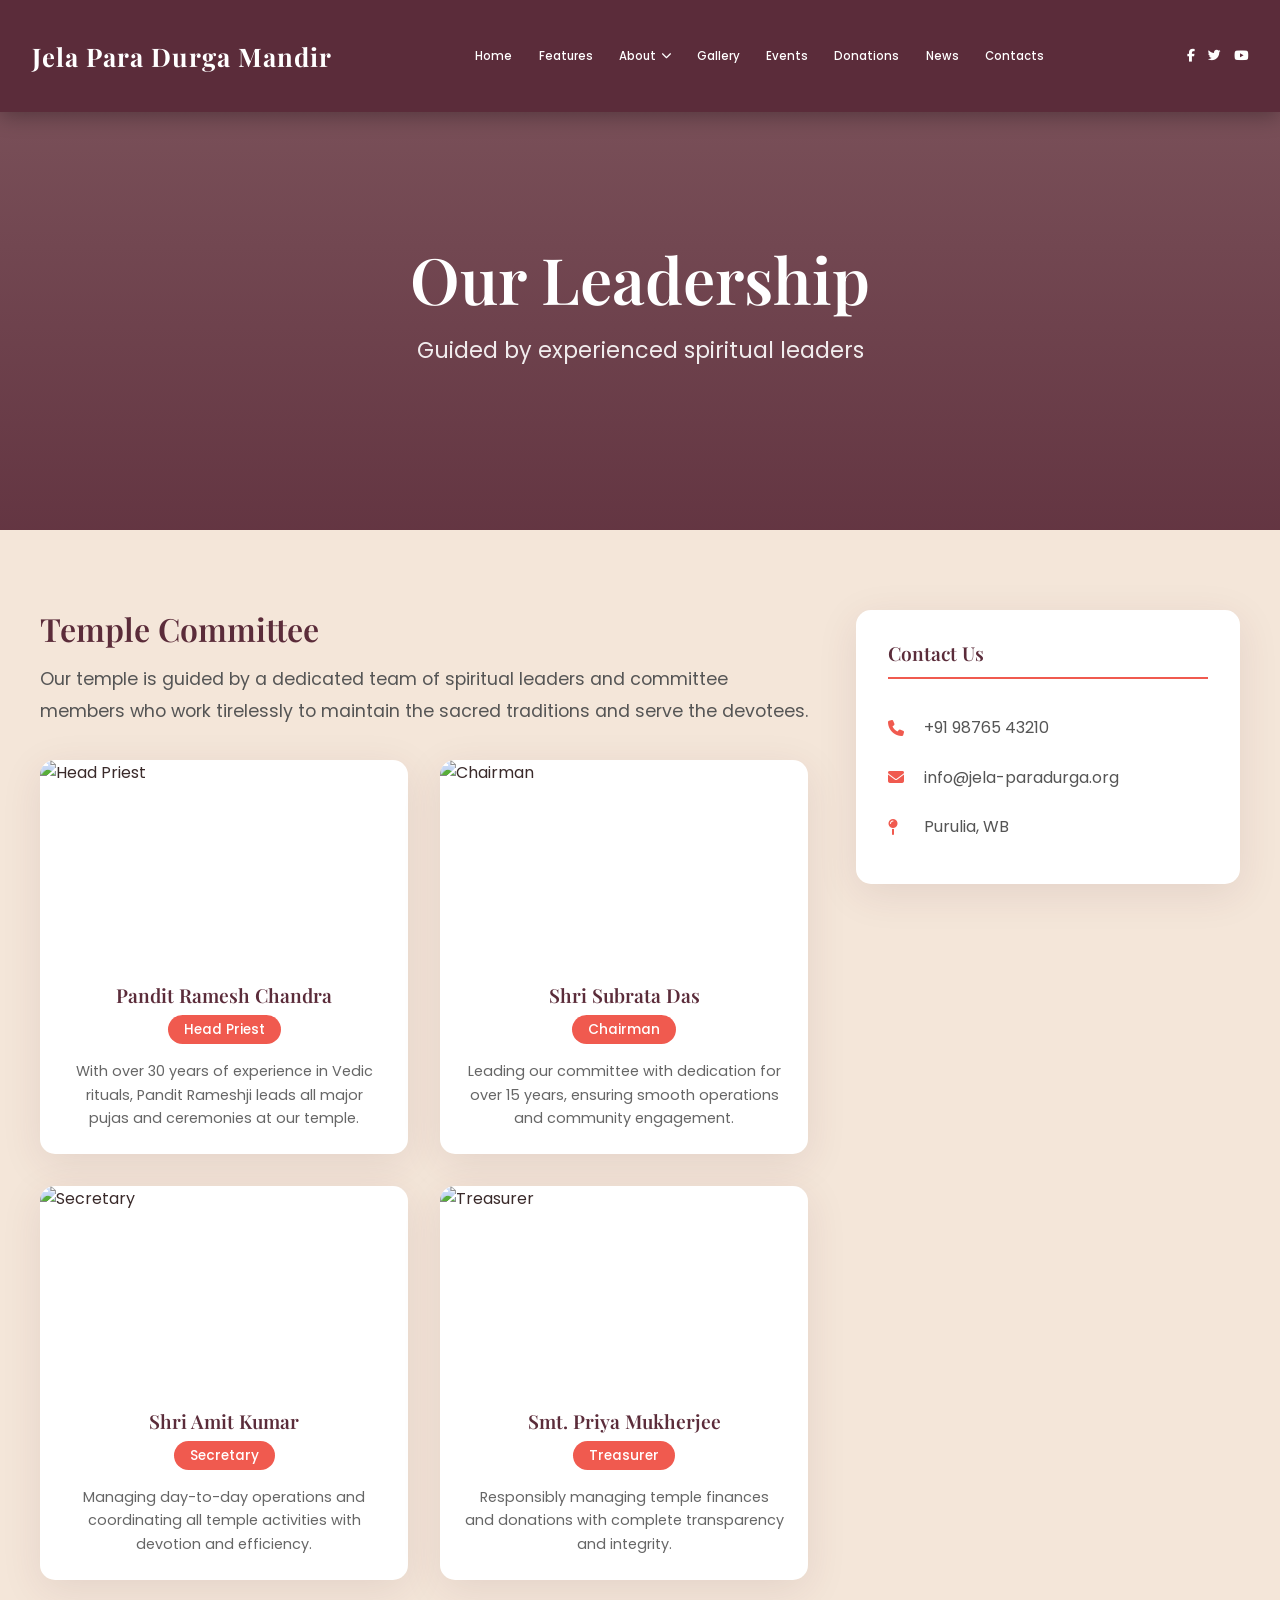
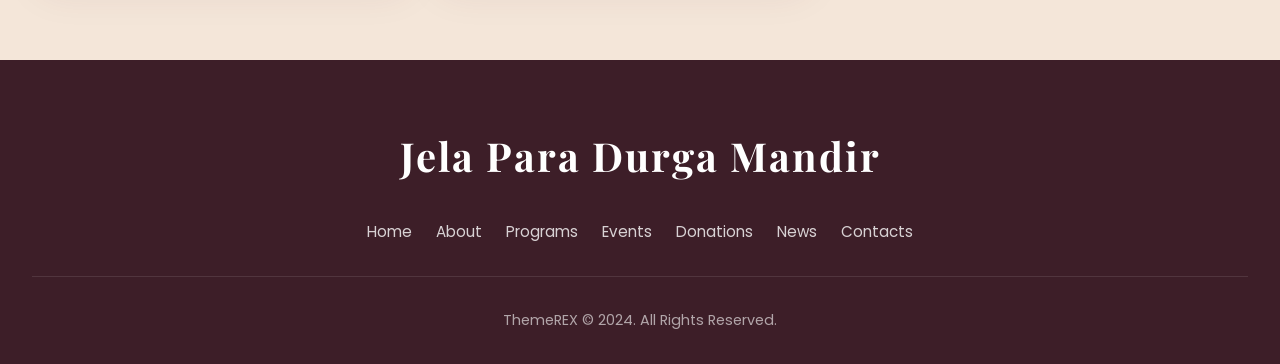
==== commit 45296af4: "Some Fixes and add Fix Header and Live box" ====
--- a/leaderships.html
+++ b/leaderships.html
@@ -15,7 +15,8 @@
     <!-- Navigation -->
     <nav class="navbar" id="navbar">
         <div class="nav-container">
-            <ul class="nav-menu">
+            <div class="nav-logo">Jela Para Durga Mandir</div>
+            <ul class="nav-menu" id="nav-menu">
                 <li><a href="index.html#home">Home</a></li>
                 <li><a href="index.html#programs">Features</a></li>
                 <li class="dropdown">
@@ -33,7 +34,6 @@
                 <li><a href="index.html#blog">News</a></li>
                 <li><a href="index.html#newsletter">Contacts</a></li>
             </ul>
-            <div class="nav-logo">Jela Para Durga Mandir</div>
             <div class="nav-social">
                 <a href="#"><i class="fab fa-facebook-f"></i></a>
                 <a href="#"><i class="fab fa-twitter"></i></a>
--- a/styles.css
+++ b/styles.css
@@ -257,7 +257,7 @@
 
 /* Dropdown Menu */
 .dropdown {
-    position: static;
+    position: relative;
 }
 
 .dropdown > a {
@@ -271,18 +271,18 @@
     transition: transform 0.3s ease;
 }
 
-.dropdown:hover > a i {
+.dropdown.dropdown-open > a i {
     transform: rotate(180deg);
 }
 
 .dropdown-content {
     display: none;
     position: absolute;
-    top: 100%;
+    top: calc(100% + 5px);
     left: 50%;
     transform: translateX(-50%);
     background: var(--deep-purple);
-    min-width: 180px;
+    min-width: 200px;
     box-shadow: 0 8px 20px rgba(0, 0, 0, 0.3);
     border-radius: 10px;
     overflow: hidden;
@@ -293,11 +293,22 @@
     transition: all 0.3s ease;
 }
 
-.dropdown:hover .dropdown-content {
+.dropdown.dropdown-open .dropdown-content {
     display: block;
     opacity: 1;
     visibility: visible;
-    margin-top: 20px;
+}
+
+/* Prevent gap between dropdown trigger and content */
+.dropdown::after {
+    content: '';
+    position: absolute;
+    top: 100%;
+    left: 0;
+    width: 100%;
+    height: 25px;
+    background: transparent;
+    pointer-events: none;
 }
 
 .dropdown-content a {
@@ -346,13 +357,16 @@
     flex-direction: column;
     gap: 5px;
     cursor: pointer;
+    z-index: 1002;
+    padding: 5px;
 }
 
 .hamburger span {
     width: 25px;
-    height: 2px;
-    background: var(--text-light);
-    transition: var(--transition);
+    height: 3px;
+    background: #ffffff;
+    transition: var(--transition);
+    border-radius: 2px;
 }
 
 /* Hero Section */
@@ -460,6 +474,33 @@
 
 .hero-next {
     right: 2rem;
+}
+
+.hero-indicators {
+    position: absolute;
+    bottom: 2rem;
+    left: 50%;
+    transform: translateX(-50%);
+    display: flex;
+    gap: 0.75rem;
+    z-index: 20;
+}
+
+.hero-indicator {
+    width: 12px;
+    height: 12px;
+    border-radius: 50%;
+    background: rgba(255, 255, 255, 0.4);
+    border: 2px solid rgba(255, 255, 255, 0.6);
+    cursor: pointer;
+    transition: all 0.3s ease;
+}
+
+.hero-indicator:hover,
+.hero-indicator.active {
+    background: var(--accent-orange);
+    border-color: var(--accent-orange);
+    transform: scale(1.2);
 }
 
 /* Programs Section */
@@ -1192,54 +1233,69 @@
 @media (max-width: 1024px) {
     .nav-container {
         height: 70px;
+        position: relative;
     }
     
     .nav-logo {
         font-size: clamp(0.9rem, 2vw, 1.2rem);
+        z-index: 1002;
+        position: relative;
     }
     
     .nav-menu {
         position: fixed;
         top: 0;
         right: -100%;
-        width: 70%;
+        width: 80%;
         max-width: 320px;
         height: 100vh;
-        background: var(--deep-purple);
+        background: linear-gradient(135deg, var(--deep-purple) 0%, #1a0a2e 100%);
         flex-direction: column;
-        justify-content: center;
+        justify-content: flex-start;
         align-items: center;
-        gap: 1.5rem;
-        transition: var(--transition);
-        box-shadow: -5px 0 30px rgba(0, 0, 0, 0.3);
-        padding-top: 80px;
+        gap: 0;
+        transition: right 0.4s cubic-bezier(0.4, 0, 0.2, 1);
+        box-shadow: -10px 0 40px rgba(0, 0, 0, 0.5);
+        padding-top: 100px;
         left: auto;
         transform: none;
+        overflow-y: auto;
+        z-index: 1000;
     }
 
     .nav-menu.active {
         right: 0;
     }
 
+    .nav-menu > li {
+        width: 100%;
+        text-align: center;
+    }
+
     .nav-menu a {
         font-size: 1.1rem;
+        padding: 1rem;
+        display: block;
+        border-bottom: 1px solid rgba(255, 255, 255, 0.1);
     }
 
     .hamburger {
         display: flex;
-        z-index: 1001;
+        z-index: 1003;
+        position: relative;
     }
 
     .hamburger.active span:nth-child(1) {
-        transform: rotate(45deg) translate(5px, 5px);
+        transform: rotate(45deg) translate(6px, 6px);
     }
 
     .hamburger.active span:nth-child(2) {
         opacity: 0;
+        transform: translateX(-20px);
     }
 
     .hamburger.active span:nth-child(3) {
-        transform: rotate(-45deg) translate(5px, -5px);
+        transform: rotate(-45deg) translate(6px, -6px);
     }
 
     .nav-social {
@@ -1250,7 +1306,6 @@
     .dropdown {
         position: static;
         width: 100%;
-        text-align: center;
     }
 
     .dropdown > a {
@@ -1334,28 +1389,58 @@
     }
     
     .nav-logo {
-        font-size: 1.1rem;
+        font-size: 1rem;
         flex: 1;
         text-align: center;
         order: 0;
     }
     
     .hamburger {
+        display: flex !important;
         order: 1;
     }
     
+    .hero {
+        min-height: 100vh;
+    }
+
     .hero-arrow {
-        width: 45px;
-        height: 45px;
-        font-size: 1rem;
+        width: 50px;
+        height: 50px;
+        font-size: 1.2rem;
+        opacity: 0.8;
+        z-index: 20;
+    }
+
+    .hero-arrow:hover {
+        opacity: 1;
+        background: var(--accent-orange);
     }
 
     .hero-prev {
-        left: 1rem;
+        left: 0.5rem;
     }
 
     .hero-next {
-        right: 1rem;
+        right: 0.5rem;
+    }
+
+    .hero-content h1 {
+        font-size: clamp(1.8rem, 8vw, 3rem);
+    }
+
+    .hero-content p {
+        font-size: clamp(0.9rem, 3vw, 1.2rem);
+    }
+
+    .hero-indicators {
+        bottom: 1.5rem;
+        gap: 0.5rem;
+    }
+
+    .hero-indicator {
+        width: 10px;
+        height: 10px;
     }
 
     .programs-grid {
@@ -1699,3 +1784,187 @@
         height: 35px;
     }
 }
+
+/* Live Preview Modal Styles */
+.preview-modal {
+    position: fixed;
+    top: 0;
+    left: 0;
+    width: 100%;
+    height: 100%;
+    z-index: 9999;
+    display: none;
+    justify-content: center;
+    align-items: center;
+    opacity: 0;
+    visibility: hidden;
+    transition: opacity 0.3s ease, visibility 0.3s ease;
+}
+
+.preview-modal.active {
+    display: flex;
+    opacity: 1;
+    visibility: visible;
+}
+
+.preview-overlay {
+    position: absolute;
+    top: 0;
+    left: 0;
+    width: 100%;
+    height: 100%;
+    background: rgba(0, 0, 0, 0.8);
+    backdrop-filter: blur(5px);
+}
+
+.preview-container {
+    position: relative;
+    background: linear-gradient(145deg, #ffffff 0%, #f8f9fa 100%);
+    border-radius: 20px;
+    max-width: 600px;
+    width: 90%;
+    max-height: 90vh;
+    overflow-y: auto;
+    box-shadow: 0 25px 80px rgba(0, 0, 0, 0.4);
+    transform: scale(0.7) translateY(50px);
+    transition: transform 0.4s cubic-bezier(0.34, 1.56, 0.64, 1);
+}
+
+.preview-modal.active .preview-container {
+    transform: scale(1) translateY(0);
+}
+
+.preview-close {
+    position: absolute;
+    top: 15px;
+    right: 15px;
+    width: 40px;
+    height: 40px;
+    background: linear-gradient(135deg, var(--deep-purple) 0%, #2d1b4e 100%);
+    color: #fff;
+    border: none;
+    border-radius: 50%;
+    font-size: 1.5rem;
+    cursor: pointer;
+    display: flex;
+    align-items: center;
+    justify-content: center;
+    transition: all 0.3s ease;
+    z-index: 10;
+    line-height: 1;
+}
+
+.preview-close:hover {
+    background: linear-gradient(135deg, var(--accent-orange) 0%, #e67e22 100%);
+    transform: rotate(90deg) scale(1.1);
+}
+
+.preview-header {
+    padding: 2rem 2rem 1rem;
+    border-bottom: 2px solid rgba(93, 64, 144, 0.1);
+}
+
+.preview-title {
+    font-family: var(--font-heading);
+    font-size: 1.8rem;
+    color: var(--deep-purple);
+    margin: 0;
+    padding-right: 40px;
+    line-height: 1.3;
+}
+
+.preview-body {
+    padding: 1.5rem 2rem;
+}
+
+.preview-desc {
+    font-size: 1rem;
+    line-height: 1.8;
+    color: #555;
+    margin: 0;
+    text-align: justify;
+}
+
+.preview-footer {
+    padding: 1rem 2rem 2rem;
+    display: flex;
+    gap: 1rem;
+    justify-content: flex-end;
+    border-top: 2px solid rgba(93, 64, 144, 0.1);
+}
+
+.preview-footer .btn {
+    min-width: 120px;
+}
+
+/* Responsive Preview Modal */
+@media (max-width: 768px) {
+    .preview-container {
+        width: 95%;
+        max-height: 85vh;
+        border-radius: 15px;
+    }
+
+    .preview-header {
+        padding: 1.5rem 1.5rem 1rem;
+    }
+
+    .preview-title {
+        font-size: 1.4rem;
+    }
+
+    .preview-body {
+        padding: 1rem 1.5rem;
+    }
+
+    .preview-desc {
+        font-size: 0.95rem;
+        line-height: 1.7;
+    }
+
+    .preview-footer {
+        padding: 1rem 1.5rem 1.5rem;
+        flex-direction: column;
+    }
+
+    .preview-footer .btn {
+        width: 100%;
+    }
+
+    .preview-close {
+        top: 10px;
+        right: 10px;
+        width: 35px;
+        height: 35px;
+        font-size: 1.3rem;
+    }
+}
+
+@media (max-width: 480px) {
+    .preview-container {
+        width: 98%;
+        max-height: 80vh;
+        border-radius: 10px;
+    }
+
+    .preview-header {
+        padding: 1rem 1rem 0.75rem;
+    }
+
+    .preview-title {
+        font-size: 1.2rem;
+        padding-right: 35px;
+    }
+
+    .preview-body {
+        padding: 0.75rem 1rem;
+    }
+
+    .preview-desc {
+        font-size: 0.9rem;
+    }
+
+    .preview-footer {
+        padding: 0.75rem 1rem 1rem;
+    }
+}
